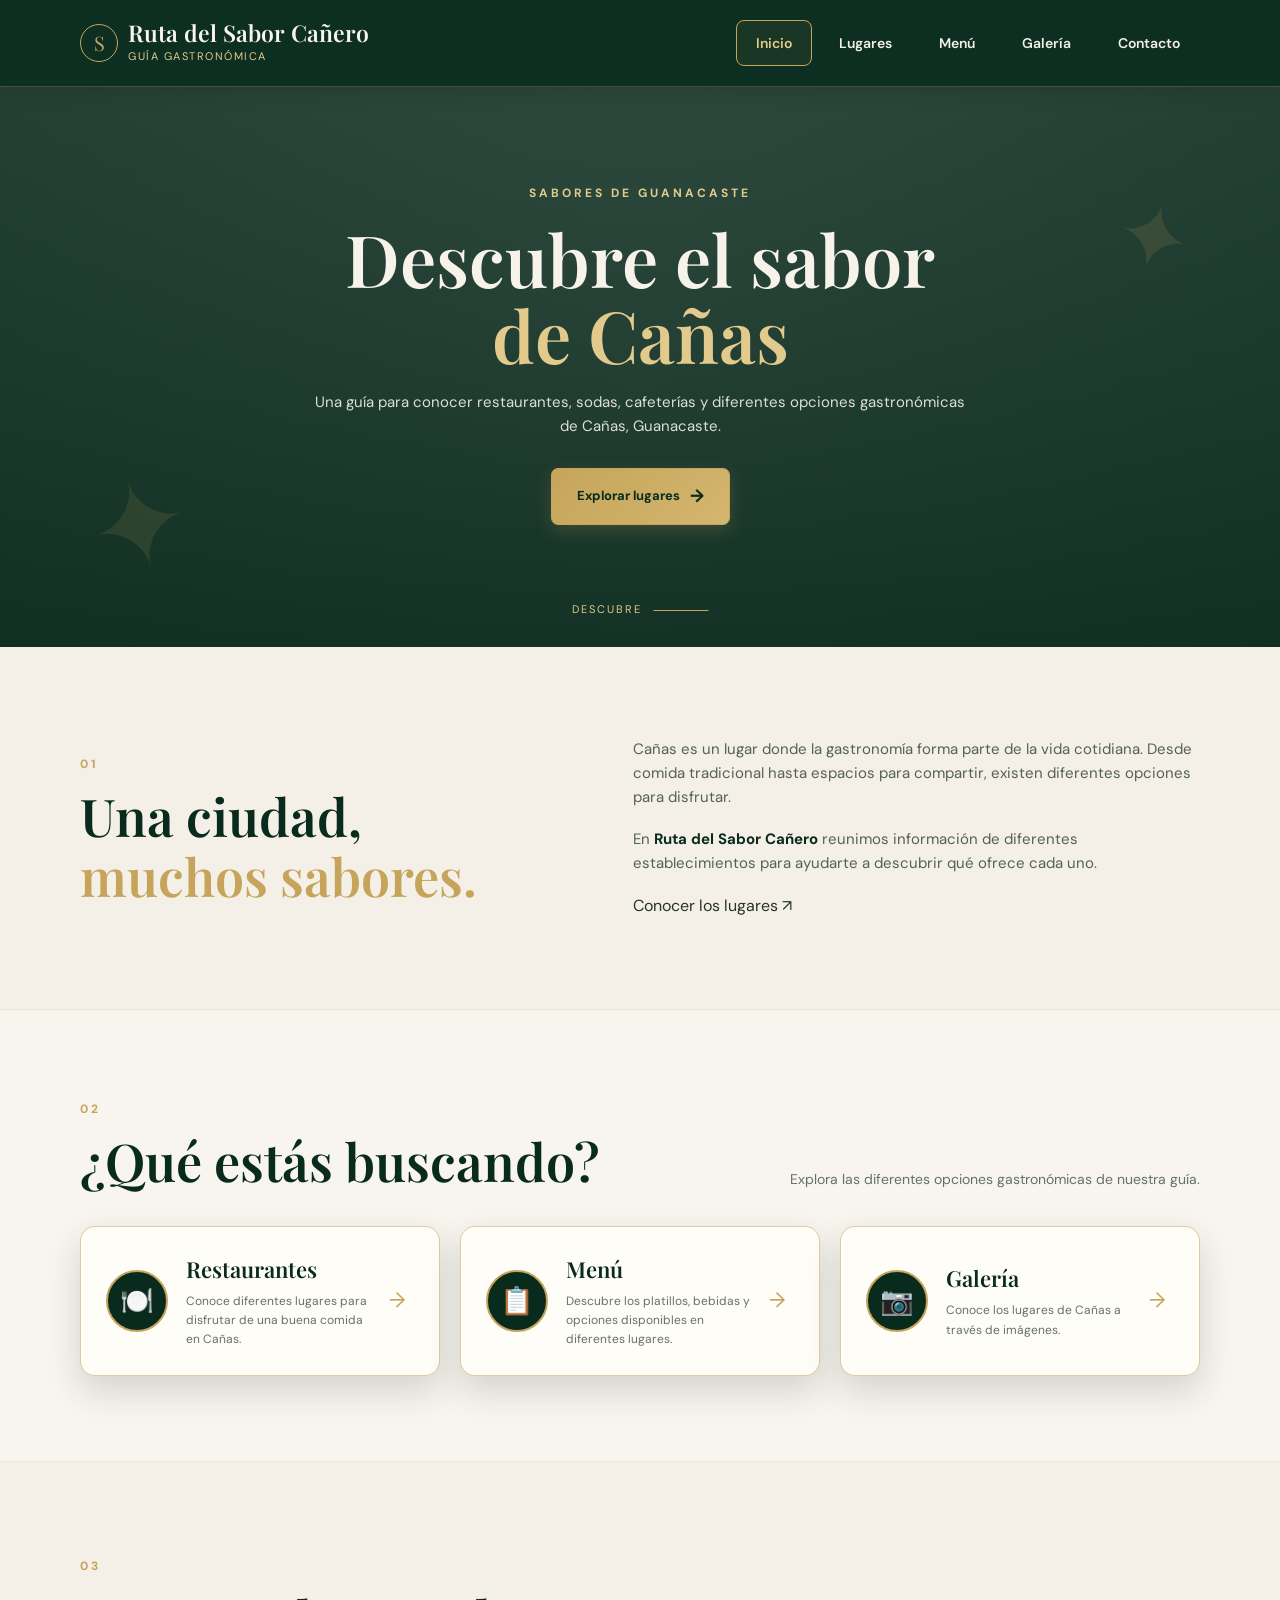
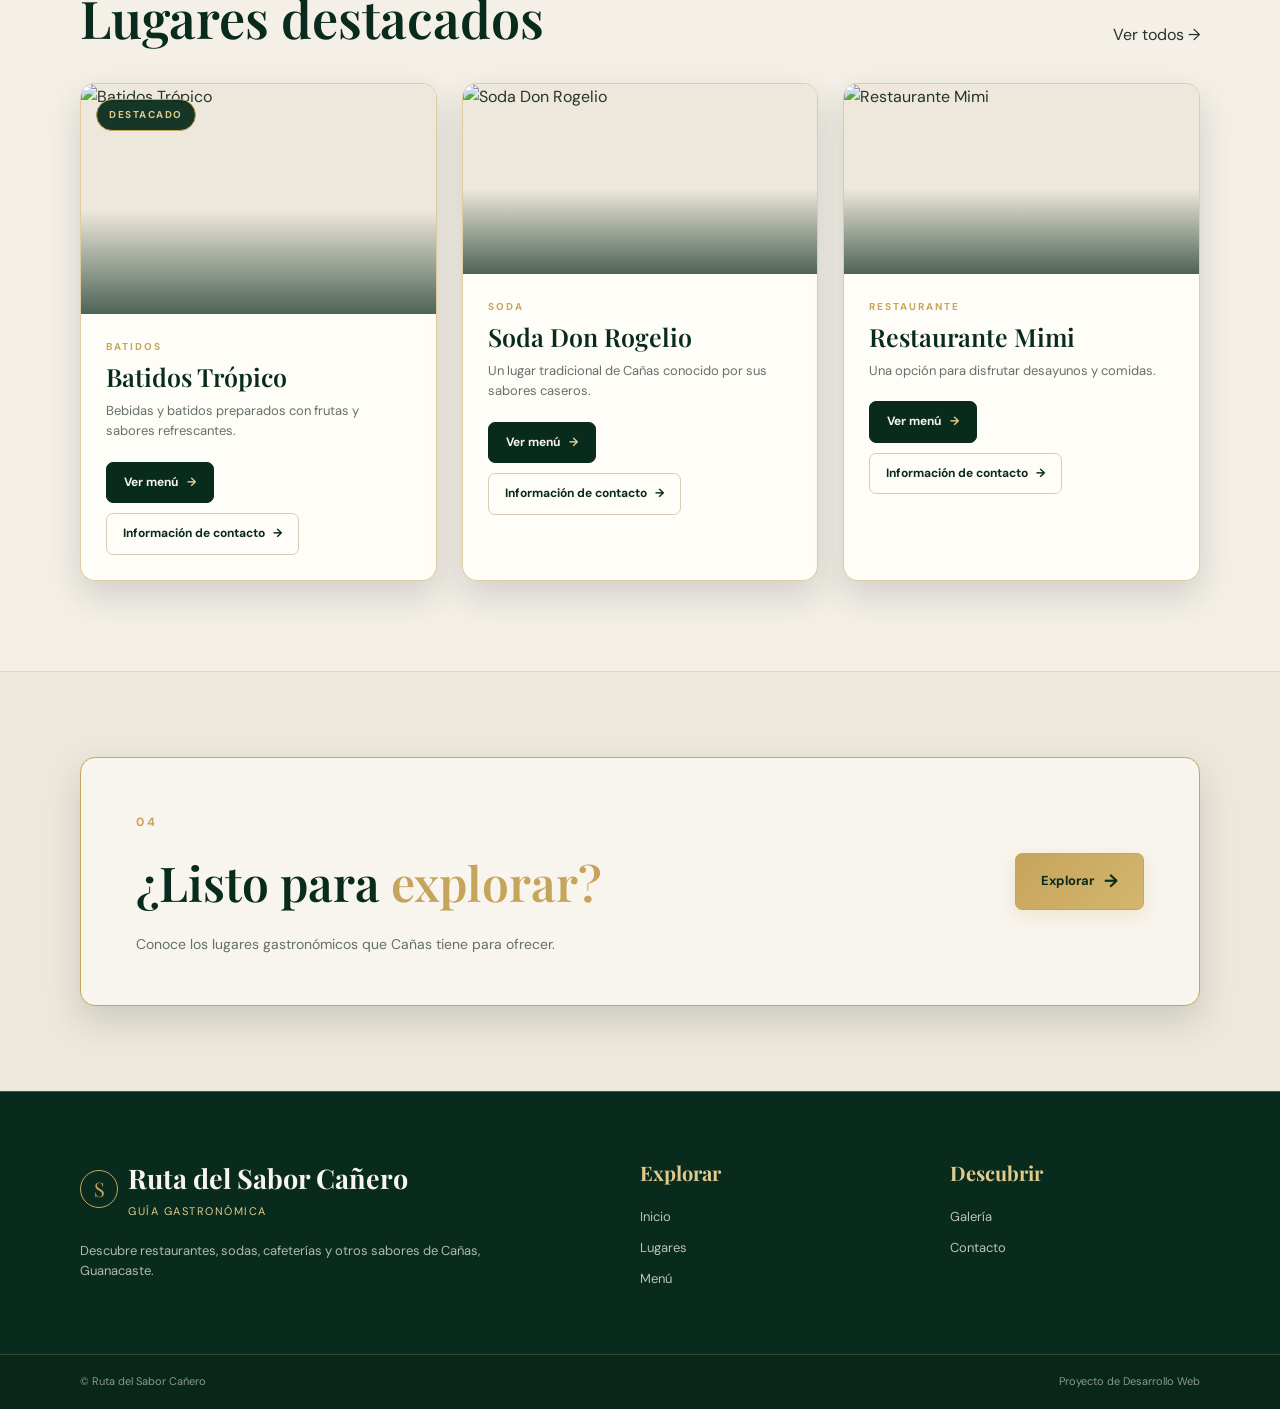
==== index.html @ 592958fa "Add files via upload" ====
<!DOCTYPE html>
<html lang="es">

<head>

    <meta charset="UTF-8">

    <meta name="viewport" content="width=device-width, initial-scale=1.0">

    <meta name="description"
        content="Ruta del Sabor Cañero - Guía gastronómica de restaurantes y lugares para comer en Cañas, Guanacaste.">

    <title>Ruta del Sabor Cañero | Guía Gastronómica</title>


    <!-- =========================================
         GOOGLE FONTS
    ========================================== -->

    <link rel="preconnect" href="https://fonts.googleapis.com">

    <link rel="preconnect" href="https://fonts.gstatic.com" crossorigin>

    <link
        href="https://fonts.googleapis.com/css2?family=DM+Sans:wght@400;500;600;700&family=Playfair+Display:wght@500;600;700&display=swap"
        rel="stylesheet">


    <!-- =========================================
         CSS
    ========================================== -->

    <link rel="stylesheet" href="inicio.css">

</head>


<body>


    <!-- =========================================
         ENCABEZADO
    ========================================== -->

    <header class="encabezado">

        <div class="contenedor barra-navegacion">


            <!-- LOGO -->

            <a href="index.html" class="logo">

                <span class="logo-icono">
                    S
                </span>

                <div>

                    <h1>
                        Ruta del Sabor Cañero
                    </h1>

                    <span>
                        Guía gastronómica
                    </span>

                </div>

            </a>


            <!-- BOTÓN MENÚ -->

            <button
                class="boton-menu"
                id="botonMenu"
                aria-label="Abrir menú">

                ☰

            </button>


            <!-- NAVEGACIÓN -->

            <nav id="menuNavegacion">

                <a href="index.html" class="activo">
                    Inicio
                </a>

                <a href="lugares.html">
                    Lugares
                </a>

                <a href="menu.html">
                    Menú
                </a>

                <a href="galeria.html">
                    Galería
                </a>

                <a href="contacto.html">
                    Contacto
                </a>

            </nav>

        </div>

    </header>


    <!-- =========================================
         CONTENIDO PRINCIPAL
    ========================================== -->

    <main>


        <!-- =====================================
             HERO
        ====================================== -->

        <section class="hero">

            <div class="hero-overlay"></div>

            <div class="hero-contenido">

                <span class="etiqueta-hero">
                    SABORES DE GUANACASTE
                </span>

                <h2>

                    Descubre el sabor

                    <span>
                        de Cañas
                    </span>

                </h2>

                <p>

                    Una guía para conocer restaurantes,
                    sodas, cafeterías y diferentes opciones
                    gastronómicas de Cañas, Guanacaste.

                </p>


                <div class="hero-botones">

                    <a
                        href="lugares.html"
                        class="boton-principal">

                        Explorar lugares

                        <span>
                            →
                        </span>

                    </a>

                </div>

            </div>


            <div class="hero-abajo">

                <span>
                    Descubre
                </span>

                <span class="linea"></span>

            </div>

        </section>



        <!-- =====================================
             INTRODUCCIÓN
        ====================================== -->

        <section class="introduccion">

            <div class="contenedor intro-grid">


                <div class="intro-titulo">

                    <span class="numero-seccion">
                        01
                    </span>

                    <h2>

                        Una ciudad,

                        <em>
                            muchos sabores.
                        </em>

                    </h2>

                </div>


                <div class="intro-texto">

                    <p>

                        Cañas es un lugar donde la gastronomía
                        forma parte de la vida cotidiana. Desde
                        comida tradicional hasta espacios para
                        compartir, existen diferentes opciones
                        para disfrutar.

                    </p>


                    <p>

                        En <strong>Ruta del Sabor Cañero</strong>
                        reunimos información de diferentes
                        establecimientos para ayudarte a descubrir
                        qué ofrece cada uno.

                    </p>


                    <a
                        href="lugares.html"
                        class="enlace">

                        Conocer los lugares

                        <span>
                            ↗
                        </span>

                    </a>

                </div>

            </div>

        </section>



        <!-- =====================================
             CATEGORÍAS
        ====================================== -->

        <section class="categorias">

            <div class="contenedor">


                <div class="encabezado-seccion">

                    <div>

                        <span class="numero-seccion">
                            02
                        </span>

                        <h2>
                            ¿Qué estás buscando?
                        </h2>

                    </div>

                    <p>

                        Explora las diferentes opciones
                        gastronómicas de nuestra guía.

                    </p>

                </div>



                <!-- TARJETAS DE CATEGORÍAS -->

                <div class="categorias-grid">


                    <!-- =================================
                         RESTAURANTES
                    ================================== -->

                    <a
                        href="lugares.html"
                        class="categoria">

                        <span class="categoria-icono">
                            🍽️
                        </span>


                        <div class="categoria-contenido">

                    

                            <h3>
                                Restaurantes
                            </h3>

                            <p>
                                Conoce diferentes lugares
                                para disfrutar de una buena comida
                                en Cañas.
                            </p>

                        </div>


                        <span class="flecha">
                            →
                        </span>

                    </a>



                    <!-- =================================
                         MENÚ
                    ================================== -->

                    <a
                        href="menu.html"
                        class="categoria">

                        <span class="categoria-icono">
                            📋
                        </span>


                        <div class="categoria-contenido">

                           

                            <h3>
                                Menú
                            </h3>

                            <p>
                                Descubre los platillos,
                                bebidas y opciones disponibles
                                en diferentes lugares.
                            </p>

                        </div>


                        <span class="flecha">
                            →
                        </span>

                    </a>



                    <!-- =================================
                         GALERÍA
                    ================================== -->

                    <a
                        href="galeria.html"
                        class="categoria">

                        <span class="categoria-icono">
                            📷
                        </span>


                        <div class="categoria-contenido">

                           

                            <h3>
                                Galería
                            </h3>

                            <p>
                                Conoce los lugares de Cañas
                                a través de imágenes.
                            </p>

                        </div>


                        <span class="flecha">
                            →
                        </span>

                    </a>


                </div>



            </div>

        </section>



        <!-- =====================================
             LUGARES DESTACADOS
        ====================================== -->

        <section class="destacados">

            <div class="contenedor">


                <!-- ENCABEZADO -->

                <div class="encabezado-seccion">

                    <div>

                        <span class="numero-seccion">
                            03
                        </span>

                        <h2>
                            Lugares destacados
                        </h2>

                    </div>


                    <a
                        href="lugares.html"
                        class="ver-todos">

                        Ver todos →

                    </a>

                </div>



                <!-- TARJETAS -->

                <div class="lugares-grid">


                    <!-- =================================
                         01 - BATIDOS TRÓPICO
                    ================================== -->

                    <article class="lugar-card destacado-grande">

                        <div class="lugar-imagen">

                            <img
                                src="../img/TROPICO.jpg"
                                alt="Batidos Trópico"
                                loading="lazy">

                            <span class="etiqueta">
                                DESTACADO
                            </span>

                        </div>


                        <div class="lugar-info">

                            <span class="tipo">
                                BATIDOS
                            </span>

                            <h3>
                                Batidos Trópico
                            </h3>

                            <p>
                                Bebidas y batidos preparados
                                con frutas y sabores refrescantes.
                            </p>


                            <div class="acciones-lugar">

                                <a
                                    href="menu.html#tropicos"
                                    class="boton-menu-lugar">

                                    Ver menú

                                    <span>
                                        →
                                    </span>

                                </a>


                                <a
                                    href="contacto.html"
                                    class="boton-contacto-lugar">

                                    Información de contacto

                                    <span>
                                        →
                                    </span>

                                </a>

                            </div>

                        </div>

                    </article>



                    <!-- =================================
                         02 - SODA DON ROGELIO
                    ================================== -->

                    <article class="lugar-card">

                        <div class="lugar-imagen">

                            <img
                                src="../img/DON ROGELIO.jpg"
                                alt="Soda Don Rogelio"
                                loading="lazy">

                        </div>


                        <div class="lugar-info">

                            <span class="tipo">
                                SODA
                            </span>

                            <h3>
                                Soda Don Rogelio
                            </h3>

                            <p>
                                Un lugar tradicional de Cañas
                                conocido por sus sabores caseros.
                            </p>


                            <div class="acciones-lugar">

                                <a
                                    href="menu.html#don-rogelio"
                                    class="boton-menu-lugar">

                                    Ver menú

                                    <span>
                                        →
                                    </span>

                                </a>


                                <a
                                    href="contacto.html"
                                    class="boton-contacto-lugar">

                                    Información de contacto

                                    <span>
                                        →
                                    </span>

                                </a>

                            </div>

                        </div>

                    </article>



                    <!-- =================================
                         03 - RESTAURANTE MIMI
                    ================================== -->

                    <article class="lugar-card">

                        <div class="lugar-imagen">

                            <img
                                src="../img/MIMI.jpg"
                                alt="Restaurante Mimi"
                                loading="lazy">

                        </div>


                        <div class="lugar-info">

                            <span class="tipo">
                                RESTAURANTE
                            </span>

                            <h3>
                                Restaurante Mimi
                            </h3>

                            <p>
                                Una opción para disfrutar
                                desayunos y comidas.
                            </p>


                            <div class="acciones-lugar">

                                <a
                                    href="menu.html#mimi"
                                    class="boton-menu-lugar">

                                    Ver menú

                                    <span>
                                        →
                                    </span>

                                </a>


                                <a
                                    href="contacto.html"
                                    class="boton-contacto-lugar">

                                    Información de contacto

                                    <span>
                                        →
                                    </span>

                                </a>

                            </div>

                        </div>

                    </article>


                </div>

            </div>

        </section>



        <!-- =====================================
             LLAMADO FINAL
        ====================================== -->

        <section class="llamado">

            <div class="contenedor llamado-contenido">

                <div>

                    <span class="numero-seccion">
                        04
                    </span>

                    <h2>

                        ¿Listo para

                        <em>
                            explorar?
                        </em>

                    </h2>

                    <p>

                        Conoce los lugares gastronómicos
                        que Cañas tiene para ofrecer.

                    </p>

                </div>


                <a
                    href="galeria.html"
                    class="boton-principal">

                    Explorar

                    <span>
                        →
                    </span>

                </a>

            </div>

        </section>

    </main>



    <!-- =========================================
         FOOTER
    ========================================== -->

    <footer>

        <div class="contenedor footer-grid">


            <!-- MARCA -->

            <div class="footer-marca">

                <div class="logo footer-logo">

                    <span class="logo-icono">
                        S
                    </span>

                    <div>

                        <h2>
                            Ruta del Sabor Cañero
                        </h2>

                        <span>
                            Guía gastronómica
                        </span>

                    </div>

                </div>


                <p>

                    Descubre restaurantes, sodas,
                    cafeterías y otros sabores de
                    Cañas, Guanacaste.

                </p>

            </div>



            <!-- EXPLORAR -->

            <div class="footer-columna">

                <h3>
                    Explorar
                </h3>

                <a href="index.html">
                    Inicio
                </a>

                <a href="lugares.html">
                    Lugares
                </a>

                <a href="menu.html">
                    Menú
                </a>

            </div>



            <!-- DESCUBRIR -->

            <div class="footer-columna">

                <h3>
                    Descubrir
                </h3>

                <a href="galeria.html">
                    Galería
                </a>

                <a href="contacto.html">
                    Contacto
                </a>

            </div>

        </div>



        <!-- COPYRIGHT -->

        <div class="copyright">

            <div class="contenedor">

                <p>
                    © Ruta del Sabor Cañero
                </p>

                <p>
                    Proyecto de Desarrollo Web
                </p>

            </div>

        </div>

    </footer>



    <!-- =========================================
         BOTÓN VOLVER ARRIBA
    ========================================== -->

    <button
        id="botonArriba"
        title="Volver al inicio"
        aria-label="Volver al inicio">

        ↑

    </button>



    <!-- =========================================
         JAVASCRIPT
    ========================================== -->

    <script>


        /* =========================================
           MENÚ MÓVIL
        ========================================== */

        const botonMenu =
            document.getElementById("botonMenu");


        const menuNavegacion =
            document.getElementById("menuNavegacion");


        if (botonMenu && menuNavegacion) {


            botonMenu.addEventListener("click", function () {

                menuNavegacion.classList.toggle("mostrar");

                botonMenu.classList.toggle("activo");

            });


            const enlaces =
                menuNavegacion.querySelectorAll("a");


            enlaces.forEach(function (enlace) {

                enlace.addEventListener("click", function () {

                    menuNavegacion.classList.remove("mostrar");

                    botonMenu.classList.remove("activo");

                });

            });

        }



        /* =========================================
           BOTÓN VOLVER ARRIBA
        ========================================== */

        const botonArriba =
            document.getElementById("botonArriba");


        if (botonArriba) {


            window.addEventListener("scroll", function () {


                if (window.scrollY > 400) {

                    botonArriba.classList.add("mostrar");

                } else {

                    botonArriba.classList.remove("mostrar");

                }

            });


            botonArriba.addEventListener("click", function () {


                window.scrollTo({

                    top: 0,

                    behavior: "smooth"

                });

            });

        }


    </script>


</body>

</html>
---- inicio.css ----
/* =====================================================
   SABORES DE CAÑAS
   INICIO - ESTILO ELEGANTE
   MISMO DISEÑO VISUAL QUE GALERÍA
===================================================== */


/* =====================================================
   VARIABLES
===================================================== */

:root {

    --verde: #092b1d;
    --verde-2: #103b29;
    --verde-3: #1b4b35;

    --crema: #f8f5ee;
    --crema-2: #eee8dc;
    --beige: #d8ccb6;

    --dorado: #c6a45b;
    --dorado-claro: #e1ca8b;

    --texto: #26342b;

    --gris: #6d716b;

    --sombra:
        rgba(20, 38, 28, .16);
}


/* =====================================================
   RESETEO GENERAL
===================================================== */

* {
    margin: 0;
    padding: 0;
    box-sizing: border-box;
}

html {
    scroll-behavior: smooth;
}

body {

    font-family:
        "DM Sans",
        Arial,
        Helvetica,
        sans-serif;

    background: #f4f0e8;

    color: var(--texto);

    line-height: 1.6;
}

a {
    text-decoration: none;
    color: inherit;
}

button {
    font-family: inherit;
}


/* =====================================================
   CONTENEDOR
===================================================== */

.contenedor {

    width: min(1120px, 90%);

    margin: 0 auto;
}


/* =====================================================
   HEADER
===================================================== */

.encabezado {

    position: sticky;

    top: 0;

    z-index: 1000;

    background:
        rgba(9, 43, 29, .98);

    border-bottom:
        1px solid
        rgba(198, 164, 91, .30);

    box-shadow:
        0 5px 20px
        rgba(0, 0, 0, .12);
}

.barra-navegacion {

    min-height: 86px;

    display: flex;

    align-items: center;

    justify-content: space-between;

    gap: 30px;
}


/* =====================================================
   LOGO
===================================================== */

.logo {

    position: relative;

    display: flex;

    align-items: center;

    gap: 12px;

    padding-left: 48px;

    min-width: max-content;
}

.logo-icono {

    position: absolute;

    left: 0;

    width: 38px;

    height: 38px;

    display: flex;

    align-items: center;

    justify-content: center;

    border:
        1px solid
        var(--dorado);

    border-radius: 50%;

    color:
        var(--dorado);

    font-family:
        "Playfair Display",
        Georgia,
        serif;

    font-size: 20px;
}

.logo h1 {

    color:
        var(--crema);

    font-family:
        "Playfair Display",
        Georgia,
        serif;

    font-size: 23px;

    font-weight: 600;

    line-height: 1.1;
}

.logo > div > span {

    display: block;

    margin-top: 3px;

    color:
        var(--dorado-claro);

    font-size: 11px;

    letter-spacing: 1.5px;

    text-transform: uppercase;
}


/* =====================================================
   NAVEGACIÓN
===================================================== */

#menuNavegacion {

    display: flex;

    align-items: center;

    gap: 7px;
}

#menuNavegacion a {

    color:
        #f5f1e8;

    text-decoration: none;

    padding:
        11px 19px;

    border:
        1px solid
        transparent;

    border-radius: 8px;

    font-size: 14px;

    font-weight: 600;

    transition:
        .3s ease;
}

#menuNavegacion a:hover {

    color:
        var(--dorado-claro);
}

#menuNavegacion a.activo {

    color:
        var(--dorado-claro);

    border-color:
        var(--dorado);

    background:
        rgba(198, 164, 91, .06);
}


/* =====================================================
   BOTÓN MENÚ
===================================================== */

.boton-menu {

    display: none;

    padding:
        8px 12px;

    border:
        1px solid
        var(--dorado);

    border-radius: 8px;

    background:
        transparent;

    color:
        var(--dorado-claro);

    font-size: 22px;

    cursor: pointer;
}


/* =====================================================
   HERO
===================================================== */

.hero {

    position: relative;

    min-height: 560px;

    display: flex;

    align-items: center;

    justify-content: center;

    overflow: hidden;

    background:

        linear-gradient(
            rgba(7, 39, 27, .82),
            rgba(7, 39, 27, .94)
        ),

        url("../img/hero.jpg")
        center / cover
        no-repeat;
}


/* =====================================================
   CAPA HERO
===================================================== */

.hero-overlay {

    position: absolute;

    inset: 0;

    background:
        radial-gradient(
            circle at center,
            transparent 0%,
            rgba(9, 43, 29, .35) 100%
        );
}


/* =====================================================
   CONTENIDO HERO
===================================================== */

.hero-contenido {

    position: relative;

    z-index: 2;

    width:
        min(800px, 90%);

    padding:
        70px 0 100px;

    text-align: center;

    animation:
        aparecer .8s ease;
}

.etiqueta-hero {

    display: inline-block;

    margin-bottom: 18px;

    color:
        var(--dorado-claro);

    font-size: 12px;

    font-weight: 700;

    letter-spacing: 3px;
}

.hero-contenido h2 {

    margin-bottom: 18px;

    color:
        #f7f3eb;

    font-family:
        "Playfair Display",
        Georgia,
        serif;

    font-size:
        clamp(45px, 7vw, 72px);

    font-weight: 600;

    line-height: 1.05;
}

.hero-contenido h2 span {

    display: block;

    color:
        var(--dorado-claro);
}

.hero-contenido > p {

    max-width: 650px;

    margin:
        0 auto 30px;

    color:
        rgba(248, 245, 238, .88);

    font-size: 15px;
}


/* =====================================================
   DECORACIÓN HERO
===================================================== */

.hero::before {

    content: "✦";

    position: absolute;

    left: 7%;

    bottom: 25px;

    color:
        rgba(198, 164, 91, .18);

    font-size: 120px;

    transform:
        rotate(-15deg);
}

.hero::after {

    content: "✦";

    position: absolute;

    right: 7%;

    top: 80px;

    color:
        rgba(198, 164, 91, .15);

    font-size: 90px;

    transform:
        rotate(15deg);
}


/* =====================================================
   BOTONES HERO
===================================================== */

.hero-botones {

    display: flex;

    justify-content: center;

    align-items: center;

    gap: 12px;

    flex-wrap: wrap;
}

.boton-principal,
.boton-secundario {

    display: inline-flex;

    align-items: center;

    justify-content: center;

    gap: 10px;

    padding:
        13px 25px;

    border-radius: 7px;

    font-size: 13px;

    font-weight: 700;

    transition:
        all .35s ease;
}

.boton-principal {

    border:
        1px solid
        var(--dorado);

    background:
        linear-gradient(
            135deg,
            var(--dorado),
            #d4b66e
        );

    color:
        var(--verde);

    box-shadow:
        0 6px 18px
        rgba(198, 164, 91, .20);
}

.boton-principal span {

    font-size: 18px;

    transition:
        transform .3s ease;
}

.boton-principal:hover {

    background:
        var(--dorado-claro);

    border-color:
        var(--dorado-claro);

    transform:
        translateY(-3px);

    box-shadow:
        0 10px 25px
        rgba(198, 164, 91, .30);
}

.boton-principal:hover span {

    transform:
        translateX(5px);
}

.boton-secundario {

    border:
        1px solid
        rgba(225, 202, 139, .7);

    background:
        rgba(255, 255, 255, .03);

    color:
        var(--dorado-claro);

    backdrop-filter:
        blur(5px);
}

.boton-secundario:hover {

    background:
        var(--dorado);

    border-color:
        var(--dorado);

    color:
        var(--verde);

    transform:
        translateY(-3px);
}


/* =====================================================
   HERO ABAJO
===================================================== */

.hero-abajo {

    position: absolute;

    bottom: 28px;

    left: 50%;

    z-index: 3;

    transform:
        translateX(-50%);

    display: flex;

    align-items: center;

    gap: 12px;

    color:
        var(--dorado-claro);

    font-size: 11px;

    letter-spacing: 2px;

    text-transform: uppercase;
}

.hero-abajo .linea {

    display: block;

    width: 55px;

    height: 1px;

    background:
        var(--dorado);
}


/* =====================================================
   INTRODUCCIÓN
===================================================== */

.introduccion {

    padding:
        90px 0;

    background:
        #f4f0e8;
}

.intro-grid {

    display: grid;

    grid-template-columns:
        1fr 1.2fr;

    gap: 80px;

    align-items: center;
}

.numero-seccion {

    display: inline-block;

    margin-bottom: 12px;

    color:
        var(--dorado);

    font-size: 12px;

    font-weight: 700;

    letter-spacing: 3px;
}

.intro-titulo h2 {

    color:
        var(--verde);

    font-family:
        "Playfair Display",
        Georgia,
        serif;

    font-size:
        clamp(35px, 5vw, 52px);

    font-weight: 600;

    line-height: 1.15;
}

.intro-titulo h2 em {

    color:
        var(--dorado);

    font-style:
        normal;
}

.intro-texto p {

    margin-bottom: 18px;

    color:
        #536158;

    font-size: 15px;
}

.intro-texto strong {

    color:
        var(--verde);
}


/* =====================================================
   ENCABEZADOS DE SECCIÓN
===================================================== */

.encabezado-seccion {

    display: flex;

    align-items: end;

    justify-content: space-between;

    gap: 30px;

    margin-bottom: 35px;
}

.encabezado-seccion h2 {

    color:
        var(--verde);

    font-family:
        "Playfair Display",
        Georgia,
        serif;

    font-size:
        clamp(35px, 5vw, 52px);

    font-weight: 600;

    line-height: 1.15;
}

.encabezado-seccion h2 em {

    color:
        var(--dorado);

    font-style:
        normal;
}

.encabezado-seccion > p {

    max-width: 430px;

    color:
        #657168;

    font-size: 14px;
}


/* =====================================================
   CATEGORÍAS
===================================================== */

.categorias {

    padding:
        85px 0;

    background:
        var(--crema);

    border-top:
        1px solid
        rgba(198, 164, 91, .2);

    border-bottom:
        1px solid
        rgba(198, 164, 91, .2);
}

.categorias-grid {

    display: grid;

    grid-template-columns:
        repeat(3, 1fr);

    gap: 20px;
}

.categoria {

    position: relative;

    display: grid;

    grid-template-columns:
        62px 1fr 25px;

    align-items: center;

    gap: 18px;

    min-height: 150px;

    padding: 25px;

    border:
        1px solid
        rgba(198, 164, 91, .55);

    border-radius:
        15px;

    background:
        #fffdf8;

    box-shadow:
        0 15px 35px
        var(--sombra);

    transition:
        .35s ease;
}

.categoria:hover {

    transform:
        translateY(-7px);

    border-color:
        var(--dorado);

    box-shadow:
        0 22px 45px
        rgba(20, 38, 28, .22);
}

.categoria-icono {

    width: 62px;

    height: 62px;

    display: flex;

    align-items: center;

    justify-content: center;

    border:
        2px solid
        var(--dorado);

    border-radius: 50%;

    background:
        var(--verde);

    font-size: 27px;
}

.categoria h3 {

    margin-bottom: 5px;

    color:
        var(--verde);

    font-family:
        "Playfair Display",
        Georgia,
        serif;

    font-size: 22px;

    font-weight: 600;
}

.categoria p {

    color:
        #657168;

    font-size: 12px;
}

.flecha {

    color:
        var(--dorado);

    font-size: 21px;

    transition:
        .3s ease;
}

.categoria:hover .flecha {

    transform:
        translateX(5px);
}


/* =====================================================
   LUGARES DESTACADOS
===================================================== */

.destacados {

    padding:
        90px 0;

    background:
        #f4f0e8;
}

.lugares-grid {

    display: grid;

    grid-template-columns:
        repeat(3, 1fr);

    gap: 25px;
}


/* =====================================================
   TARJETAS DE LUGARES
===================================================== */

.lugar-card {

    overflow:
        hidden;

    border:
        1px solid
        rgba(198, 164, 91, .55);

    border-radius:
        15px;

    background:
        #fffdf8;

    box-shadow:
        0 15px 35px
        var(--sombra);

    transition:
        .35s ease;

    animation:
        aparecer .7s ease;
}

.lugar-card:hover {

    transform:
        translateY(-7px);

    border-color:
        var(--dorado);

    box-shadow:
        0 22px 45px
        rgba(20, 38, 28, .22);
}

.destacado-grande {

    grid-column:
        span 1;
}


/* =====================================================
   IMAGEN DE LUGAR
===================================================== */

.lugar-imagen {

    position:
        relative;

    width:
        100%;

    height:
        230px;

    overflow:
        hidden;

    background:
        var(--crema-2);
}

.lugar-card:not(.destacado-grande)
.lugar-imagen {

    height:
        190px;
}

.lugar-imagen img {

    width:
        100%;

    height:
        100%;

    display:
        block;

    object-fit:
        cover;

    transition:
        transform .6s ease;
}

.lugar-card:hover
.lugar-imagen img {

    transform:
        scale(1.07);
}


/* =====================================================
   CAPA SOBRE IMAGEN
===================================================== */

.lugar-imagen::after {

    content: "";

    position:
        absolute;

    inset:
        0;

    background:
        linear-gradient(
            transparent 55%,
            rgba(9, 43, 29, .70)
        );

    pointer-events:
        none;
}


/* =====================================================
   ETIQUETA
===================================================== */

.etiqueta {

    position:
        absolute;

    top:
        15px;

    left:
        15px;

    z-index:
        2;

    padding:
        7px 12px;

    border:
        1px solid
        var(--dorado);

    border-radius:
        20px;

    background:
        rgba(9, 43, 29, .94);

    color:
        var(--dorado-claro);

    font-size:
        10px;

    font-weight:
        700;

    letter-spacing:
        1.5px;
}


/* =====================================================
   INFORMACIÓN
===================================================== */

.lugar-info {

    padding:
        25px;
}

.tipo {

    display:
        block;

    margin-bottom:
        7px;

    color:
        var(--dorado);

    font-size:
        10px;

    font-weight:
        700;

    letter-spacing:
        2px;
}

.lugar-info h3 {

    margin-bottom:
        9px;

    color:
        var(--verde);

    font-family:
        "Playfair Display",
        Georgia,
        serif;

    font-size:
        25px;

    font-weight:
        600;

    line-height:
        1.2;
}

.lugar-info p {

    margin-bottom:
        18px;

    color:
        #667169;

    font-size:
        13px;
}


/* =====================================================
   BOTONES DE LUGAR
===================================================== */

.acciones-lugar {

    display:
        flex;

    align-items:
        center;

    gap:
        10px;

    margin-top:
        20px;

    flex-wrap:
        wrap;
}

.boton-menu-lugar {

    display:
        inline-flex;

    align-items:
        center;

    justify-content:
        center;

    gap:
        9px;

    padding:
        10px 17px;

    border:
        1px solid
        var(--verde);

    border-radius:
        7px;

    background:
        var(--verde);

    color:
        var(--crema);

    font-size:
        12px;

    font-weight:
        700;

    transition:
        all .35s ease;
}

.boton-menu-lugar span {

    color:
        var(--dorado-claro);

    transition:
        .3s ease;
}

.boton-menu-lugar:hover {

    background:
        var(--verde-3);

    border-color:
        var(--dorado);

    color:
        var(--dorado-claro);

    transform:
        translateY(-3px);
}

.boton-menu-lugar:hover span {

    transform:
        translateX(4px);
}

.boton-contacto-lugar {

    display:
        inline-flex;

    align-items:
        center;

    justify-content:
        center;

    gap:
        8px;

    padding:
        10px 16px;

    border:
        1px solid
        var(--beige);

    border-radius:
        7px;

    background:
        transparent;

    color:
        var(--verde);

    font-size:
        12px;

    font-weight:
        700;

    transition:
        all .35s ease;
}

.boton-contacto-lugar:hover {

    background:
        var(--crema-2);

    border-color:
        var(--dorado);

    transform:
        translateY(-3px);
}


/* =====================================================
   FRASE
===================================================== */

.frase {

    position:
        relative;

    padding:
        110px 0;

    overflow:
        hidden;

    text-align:
        center;

    background:
        linear-gradient(
            rgba(9, 43, 29, .94),
            rgba(9, 43, 29, .98)
        );
}

.frase::before {

    content:
        "“";

    position:
        absolute;

    top:
        -20px;

    left:
        5%;

    color:
        rgba(198, 164, 91, .08);

    font-family:
        "Playfair Display",
        Georgia,
        serif;

    font-size:
        230px;
}

.frase::after {

    content:
        "”";

    position:
        absolute;

    right:
        5%;

    bottom:
        -100px;

    color:
        rgba(198, 164, 91, .08);

    font-family:
        "Playfair Display",
        Georgia,
        serif;

    font-size:
        230px;
}

.comillas {

    display:
        block;

    margin-bottom:
        5px;

    color:
        var(--dorado);

    font-family:
        "Playfair Display",
        Georgia,
        serif;

    font-size:
        65px;

    line-height:
        .6;
}

.frase h2 {

    position:
        relative;

    z-index:
        2;

    margin-bottom:
        20px;

    color:
        var(--crema);

    font-family:
        "Playfair Display",
        Georgia,
        serif;

    font-size:
        clamp(38px, 5vw, 58px);

    font-weight:
        600;
}

.frase h2 em {

    color:
        var(--dorado-claro);

    font-style:
        normal;
}

.frase p {

    position:
        relative;

    z-index:
        2;

    color:
        rgba(248, 245, 238, .75);

    font-size:
        14px;
}


/* =====================================================
   LLAMADO FINAL
===================================================== */

.llamado {

    padding:
        85px 0;

    background:
        var(--crema-2);

    border-top:
        1px solid
        rgba(198, 164, 91, .25);
}

.llamado-contenido {

    display:
        flex;

    align-items:
        center;

    justify-content:
        space-between;

    gap:
        40px;

    padding:
        50px 55px;

    border:
        1px solid
        var(--dorado);

    border-radius:
        15px;

    background:
        var(--crema);

    box-shadow:
        0 15px 35px
        var(--sombra);
}

.llamado h2 {

    margin-bottom:
        12px;

    color:
        var(--verde);

    font-family:
        "Playfair Display",
        Georgia,
        serif;

    font-size:
        clamp(34px, 5vw, 48px);

    font-weight:
        600;
}

.llamado h2 em {

    color:
        var(--dorado);

    font-style:
        normal;
}

.llamado p {

    max-width:
        550px;

    color:
        #637067;

    font-size:
        14px;
}


/* =====================================================
   FOOTER
===================================================== */

footer {

    background:
        var(--verde);

    color:
        var(--crema);

    border-top:
        1px solid
        rgba(198, 164, 91, .35);
}

.footer-grid {

    display:
        grid;

    grid-template-columns:
        2fr 1fr 1fr;

    gap:
        60px;

    padding:
        65px 0;
}

.footer-logo {

    margin-bottom:
        20px;
}

.footer-logo h2 {

    color:
        var(--crema);

    font-family:
        "Playfair Display",
        Georgia,
        serif;

    font-size:
        27px;
}

.footer-marca > p {

    max-width:
        420px;

    color:
        rgba(248, 245, 238, .7);

    font-size:
        13px;
}

.footer-columna {

    display:
        flex;

    flex-direction:
        column;

    gap:
        10px;
}

.footer-columna h3 {

    margin-bottom:
        8px;

    color:
        var(--dorado-claro);

    font-family:
        "Playfair Display",
        Georgia,
        serif;

    font-size:
        20px;
}

.footer-columna a {

    width:
        fit-content;

    color:
        rgba(248, 245, 238, .75);

    font-size:
        13px;

    transition:
        .3s ease;
}

.footer-columna a:hover {

    color:
        var(--dorado-claro);

    transform:
        translateX(4px);
}


/* =====================================================
   COPYRIGHT
===================================================== */

.copyright {

    padding:
        18px 0;

    border-top:
        1px solid
        rgba(198, 164, 91, .25);

    background:
        rgba(0, 0, 0, .12);
}

.copyright .contenedor {

    display:
        flex;

    justify-content:
        space-between;

    gap:
        20px;
}

.copyright p {

    color:
        rgba(248, 245, 238, .55);

    font-size:
        11px;
}


/* =====================================================
   BOTÓN VOLVER ARRIBA
===================================================== */

#botonArriba {

    position:
        fixed;

    right:
        25px;

    bottom:
        25px;

    z-index:
        999;

    width:
        45px;

    height:
        45px;

    display:
        flex;

    align-items:
        center;

    justify-content:
        center;

    border:
        1px solid
        var(--dorado);

    border-radius:
        50%;

    background:
        var(--verde);

    color:
        var(--dorado-claro);

    font-size:
        20px;

    cursor:
        pointer;

    opacity:
        0;

    visibility:
        hidden;

    transform:
        translateY(15px);

    transition:
        .3s ease;
}

#botonArriba.mostrar {

    opacity:
        1;

    visibility:
        visible;

    transform:
        translateY(0);
}

#botonArriba:hover {

    background:
        var(--dorado);

    color:
        var(--verde);
}


/* =====================================================
   ANIMACIÓN
===================================================== */

@keyframes aparecer {

    from {

        opacity:
            0;

        transform:
            translateY(20px);
    }

    to {

        opacity:
            1;

        transform:
            translateY(0);
    }
}


/* =====================================================
   TABLET
===================================================== */

@media (max-width: 900px) {

    .barra-navegacion {

        min-height:
            76px;
    }

    .boton-menu {

        display:
            block;

        margin-left:
            auto;
    }

    #menuNavegacion {

        display:
            none;

        position:
            absolute;

        top:
            76px;

        left:
            0;

        right:
            0;

        padding:
            15px 5%;

        background:
            var(--verde);

        border-bottom:
            1px solid
            rgba(198, 164, 91, .3);

        flex-direction:
            column;

        align-items:
            stretch;

        box-shadow:
            0 10px 20px
            rgba(0, 0, 0, .15);
    }

    #menuNavegacion.mostrar {

        display:
            flex;
    }

    #menuNavegacion a {

        width:
            100%;

        text-align:
            center;
    }

    .hero {

        min-height:
            500px;
    }

    .intro-grid {

        grid-template-columns:
            1fr;

        gap:
            35px;
    }

    .categorias-grid {

        grid-template-columns:
            1fr;
    }

    .lugares-grid {

        grid-template-columns:
            repeat(2, 1fr);
    }

    .destacado-grande {

        grid-column:
            span 2;
    }

    .destacado-grande
    .lugar-imagen {

        height:
            260px;
    }

    .footer-grid {

        grid-template-columns:
            1.5fr 1fr 1fr;

        gap:
            35px;
    }
}


/* =====================================================
   CELULAR
===================================================== */

@media (max-width: 650px) {

    .contenedor {

        width:
            92%;
    }

    .logo {

        padding-left:
            40px;
    }

    .logo h1 {

        font-size:
            19px;
    }

    .logo > div > span {

        font-size:
            9px;
    }

    .logo-icono {

        width:
            33px;

        height:
            33px;

        font-size:
            17px;
    }


    /* HERO */

    .hero {

        min-height:
            540px;
    }

    .hero-contenido {

        padding:
            60px 0 90px;
    }

    .etiqueta-hero {

        font-size:
            10px;

        letter-spacing:
            2px;
    }

    .hero-contenido h2 {

        font-size:
            clamp(40px, 13vw, 58px);
    }

    .hero-contenido > p {

        font-size:
            13px;
    }

    .hero-botones {

        flex-direction:
            column;

        width:
            100%;
    }

    .boton-principal,
    .boton-secundario {

        width:
            100%;

        max-width:
            250px;
    }


    /* INTRO */

    .introduccion {

        padding:
            65px 0;
    }

    .intro-titulo h2,
    .encabezado-seccion h2 {

        font-size:
            36px;
    }


    /* SECCIONES */

    .categorias,
    .destacados {

        padding:
            65px 0;
    }

    .encabezado-seccion {

        align-items:
            flex-start;

        flex-direction:
            column;

        gap:
            15px;
    }


    /* CATEGORÍAS */

    .categoria {

        grid-template-columns:
            55px 1fr 20px;

        gap:
            13px;

        min-height:
            125px;

        padding:
            18px;
    }

    .categoria-icono {

        width:
            55px;

        height:
            55px;

        font-size:
            23px;
    }

    .categoria h3 {

        font-size:
            19px;
    }


    /* LUGARES */

    .lugares-grid {

        grid-template-columns:
            1fr;
    }

    .destacado-grande {

        grid-column:
            span 1;
    }

    .destacado-grande
    .lugar-imagen,
    .lugar-imagen,
    .lugar-card:not(.destacado-grande)
    .lugar-imagen {

        height:
            220px;
    }


    /* BOTONES */

    .acciones-lugar {

        flex-direction:
            column;

        align-items:
            stretch;

        width:
            100%;
    }

    .boton-menu-lugar,
    .boton-contacto-lugar {

        width:
            100%;
    }


    /* FRASE */

    .frase {

        padding:
            80px 0;
    }

    .frase h2 {

        font-size:
            36px;
    }

    .frase::before,
    .frase::after {

        font-size:
            150px;
    }


    /* LLAMADO */

    .llamado {

        padding:
            60px 0;
    }

    .llamado-contenido {

        flex-direction:
            column;

        align-items:
            flex-start;

        padding:
            35px 25px;
    }

    .llamado-contenido
    .boton-principal {

        width:
            100%;
    }


    /* FOOTER */

    .footer-grid {

        grid-template-columns:
            1fr;

        gap:
            35px;

        padding:
            50px 0;
    }

    .copyright .contenedor {

        flex-direction:
            column;

        gap:
            5px;
    }

    #botonArriba {

        right:
            18px;

        bottom:
            18px;

        width:
            42px;

        height:
            42px;
    }
}


/* =====================================================
   CELULAR PEQUEÑO
===================================================== */

@media (max-width: 400px) {

    .hero-contenido h2 {

        font-size:
            34px;
    }

    .categoria {

        grid-template-columns:
            50px 1fr 15px;
    }

    .categoria-icono {

        width:
            50px;

        height:
            50px;
    }

    .lugar-info {

        padding:
            20px;
    }

    .lugar-info h3 {

        font-size:
            22px;
    }
}
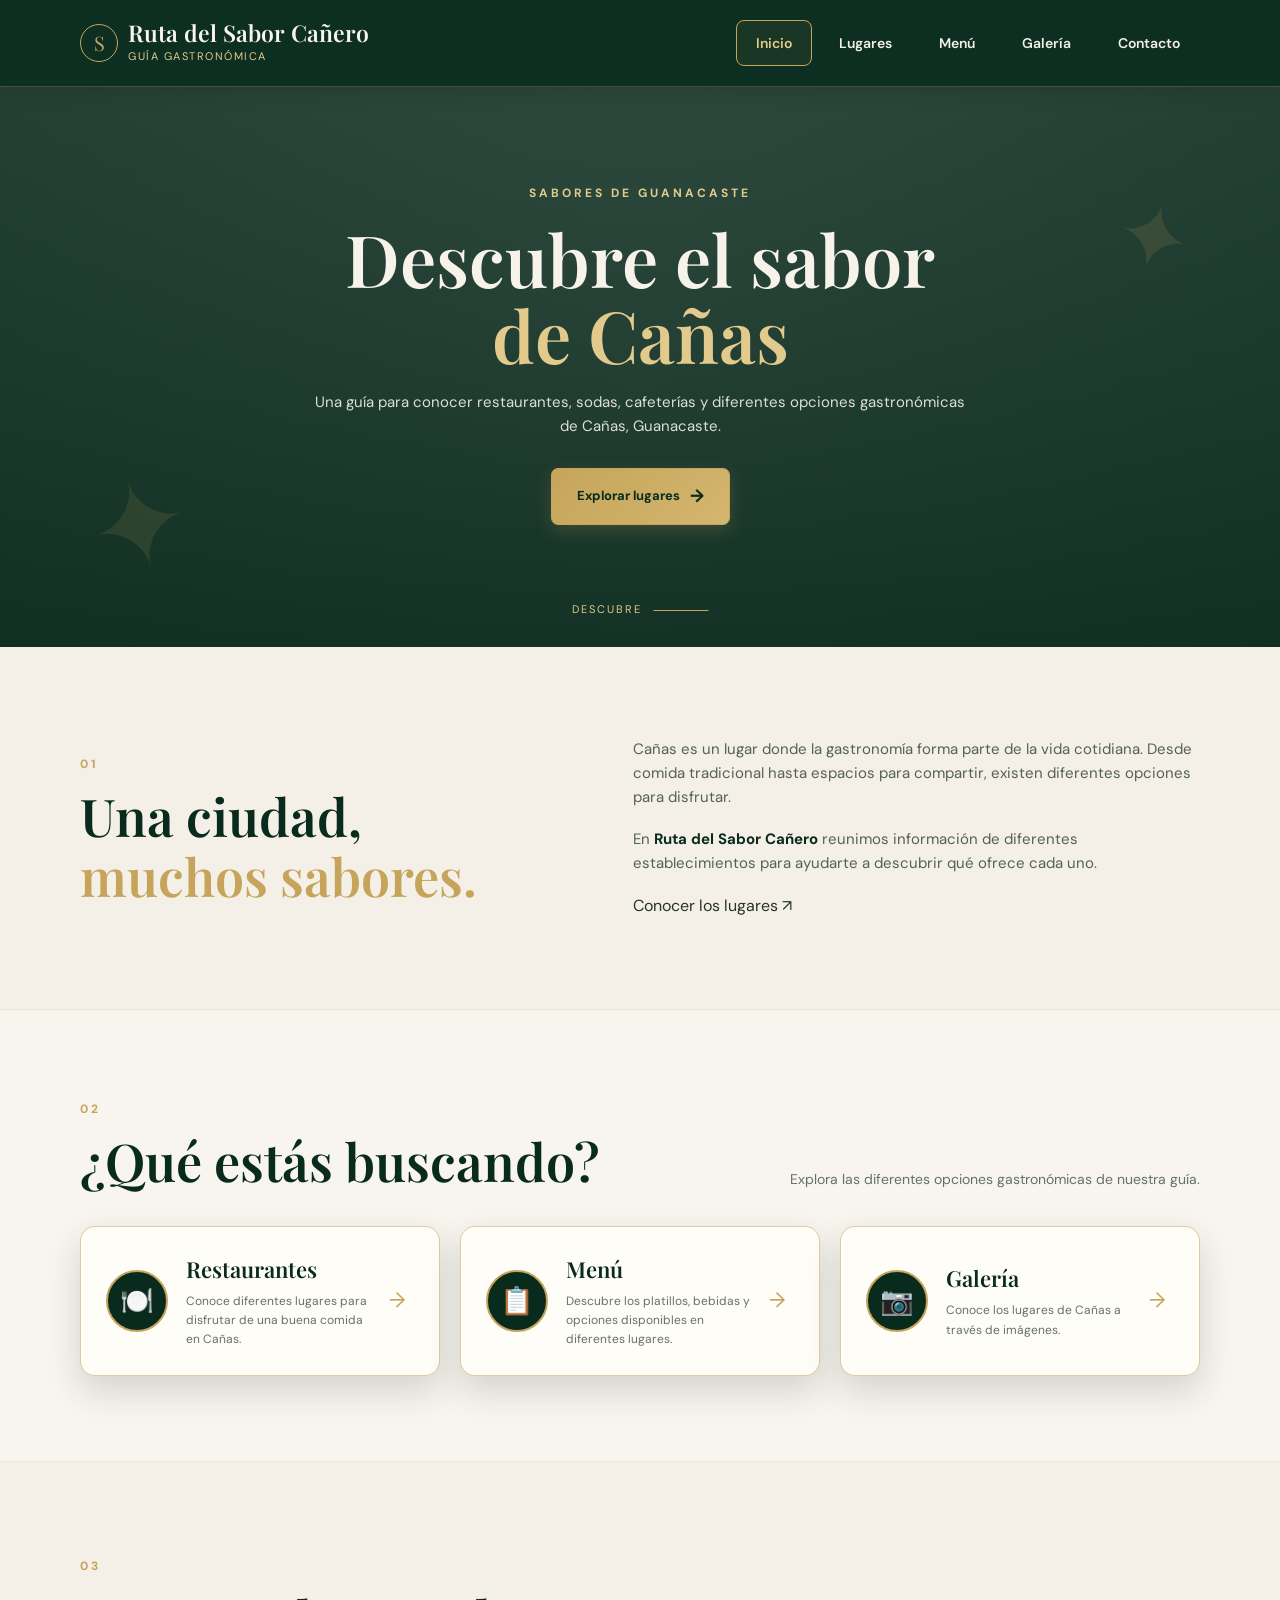
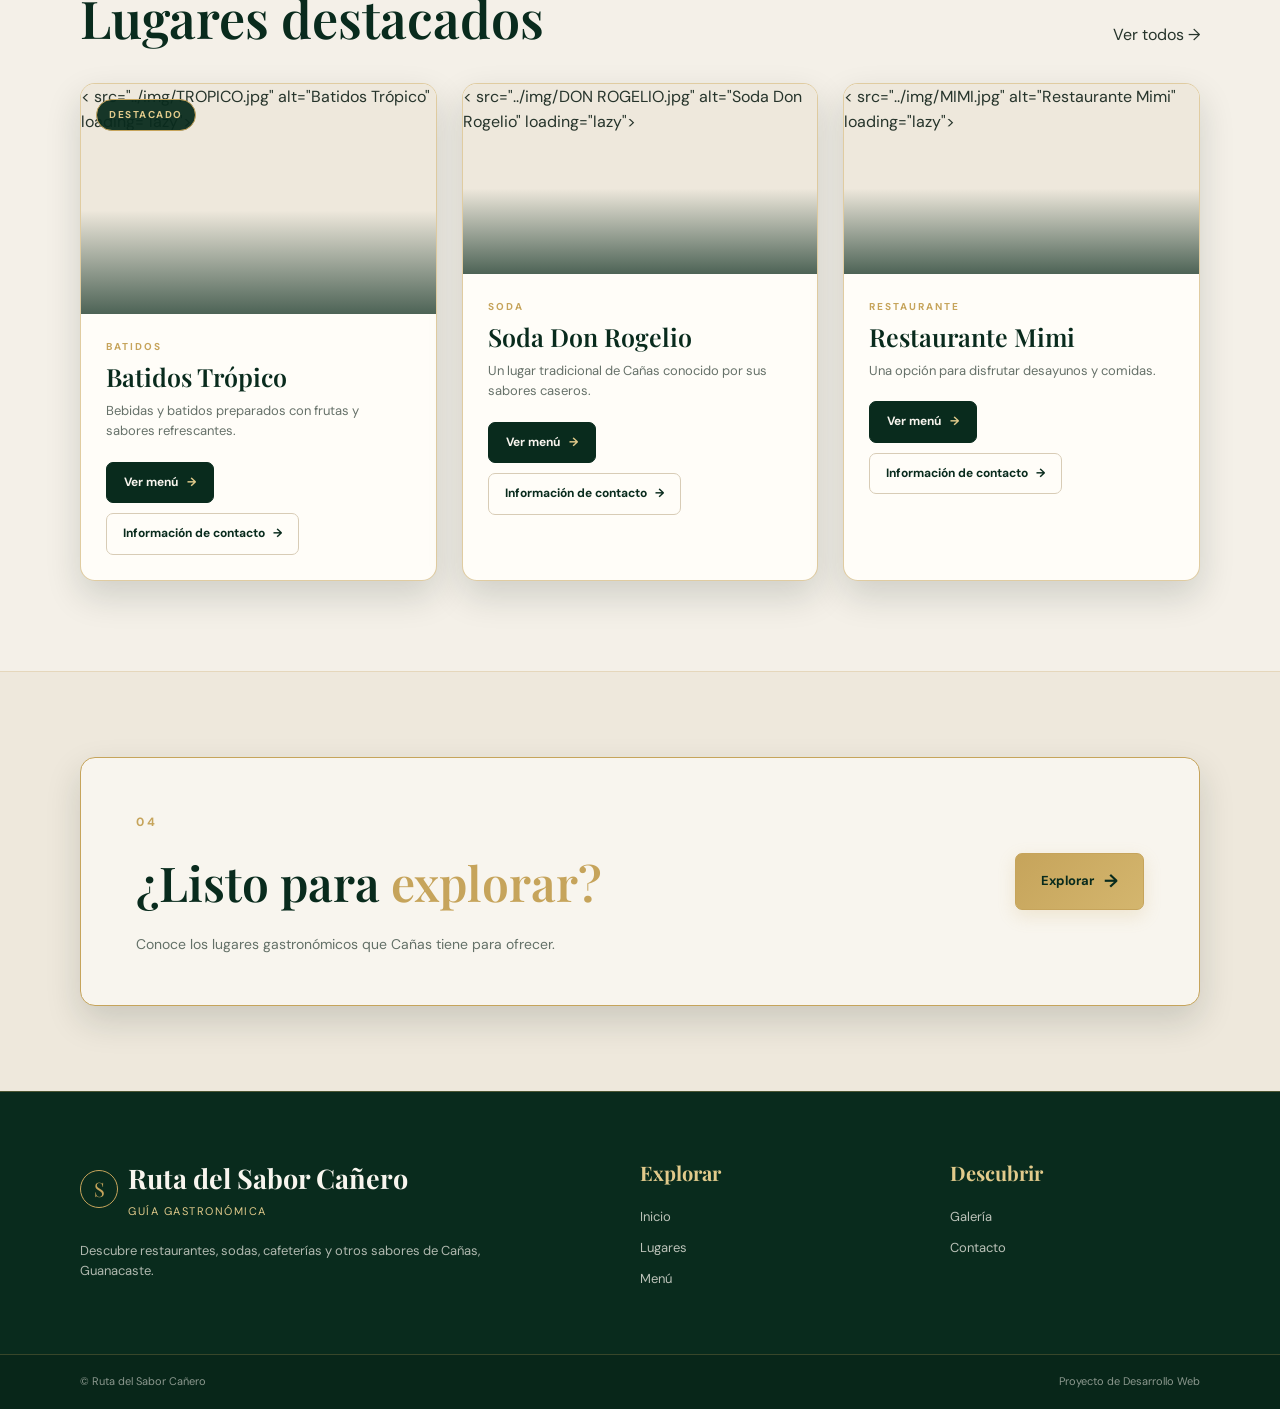
==== commit 92e81798: "Update index.html" ====
--- a/index.html
+++ b/index.html
@@ -469,7 +469,7 @@
 
                         <div class="lugar-imagen">
 
-                            <img
+                            <
                                 src="../img/TROPICO.jpg"
                                 alt="Batidos Trópico"
                                 loading="lazy">
@@ -540,7 +540,7 @@
 
                         <div class="lugar-imagen">
 
-                            <img
+                            <
                                 src="../img/DON ROGELIO.jpg"
                                 alt="Soda Don Rogelio"
                                 loading="lazy">
@@ -607,7 +607,7 @@
 
                         <div class="lugar-imagen">
 
-                            <img
+                            <
                                 src="../img/MIMI.jpg"
                                 alt="Restaurante Mimi"
                                 loading="lazy">
@@ -955,4 +955,4 @@
 
 </body>
 
-</html>+</html>
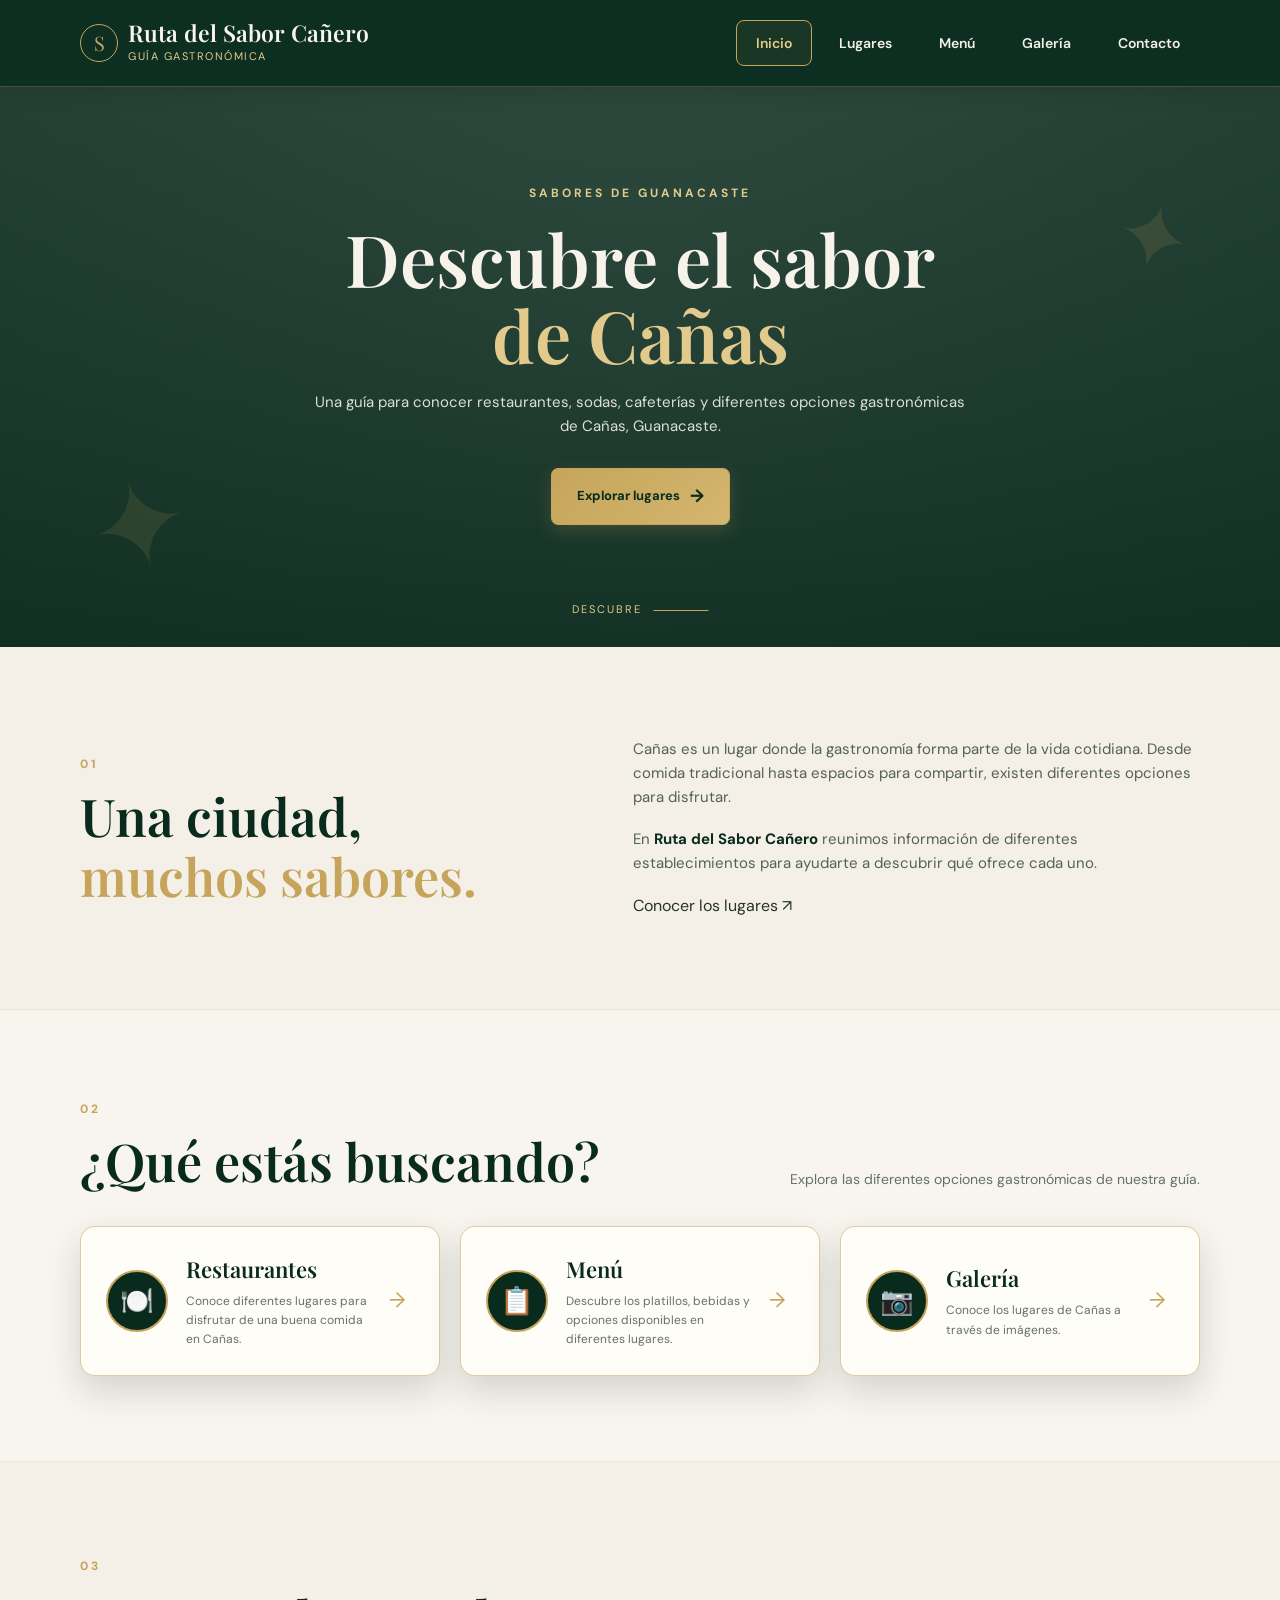
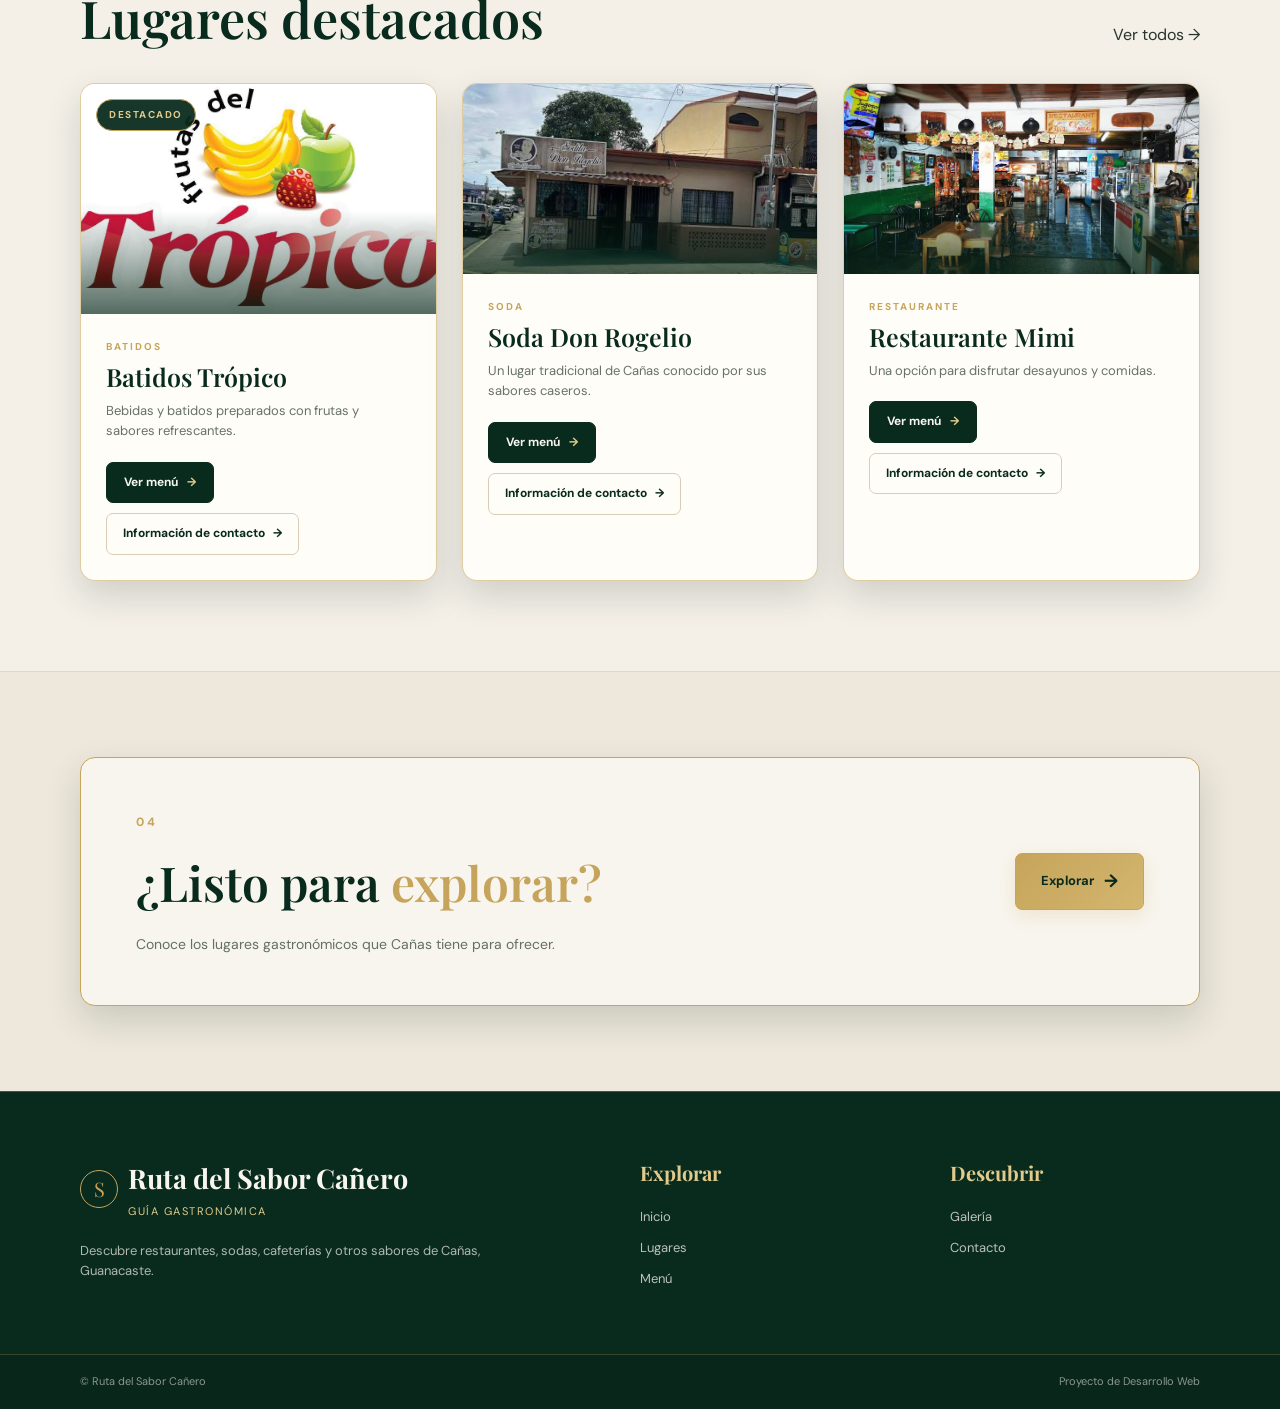
==== commit 973de76a: "Update index.html" ====
--- a/index.html
+++ b/index.html
@@ -469,8 +469,8 @@
 
                         <div class="lugar-imagen">
 
-                            <
-                                src="../img/TROPICO.jpg"
+                            <img
+                                src="TROPICO.jpg"
                                 alt="Batidos Trópico"
                                 loading="lazy">
 
@@ -540,8 +540,8 @@
 
                         <div class="lugar-imagen">
 
-                            <
-                                src="../img/DON ROGELIO.jpg"
+                            <img
+                                src="DON ROGELIO.jpg"
                                 alt="Soda Don Rogelio"
                                 loading="lazy">
 
@@ -607,8 +607,8 @@
 
                         <div class="lugar-imagen">
 
-                            <
-                                src="../img/MIMI.jpg"
+                            <img
+                                src="MIMI.jpg"
                                 alt="Restaurante Mimi"
                                 loading="lazy">
 
